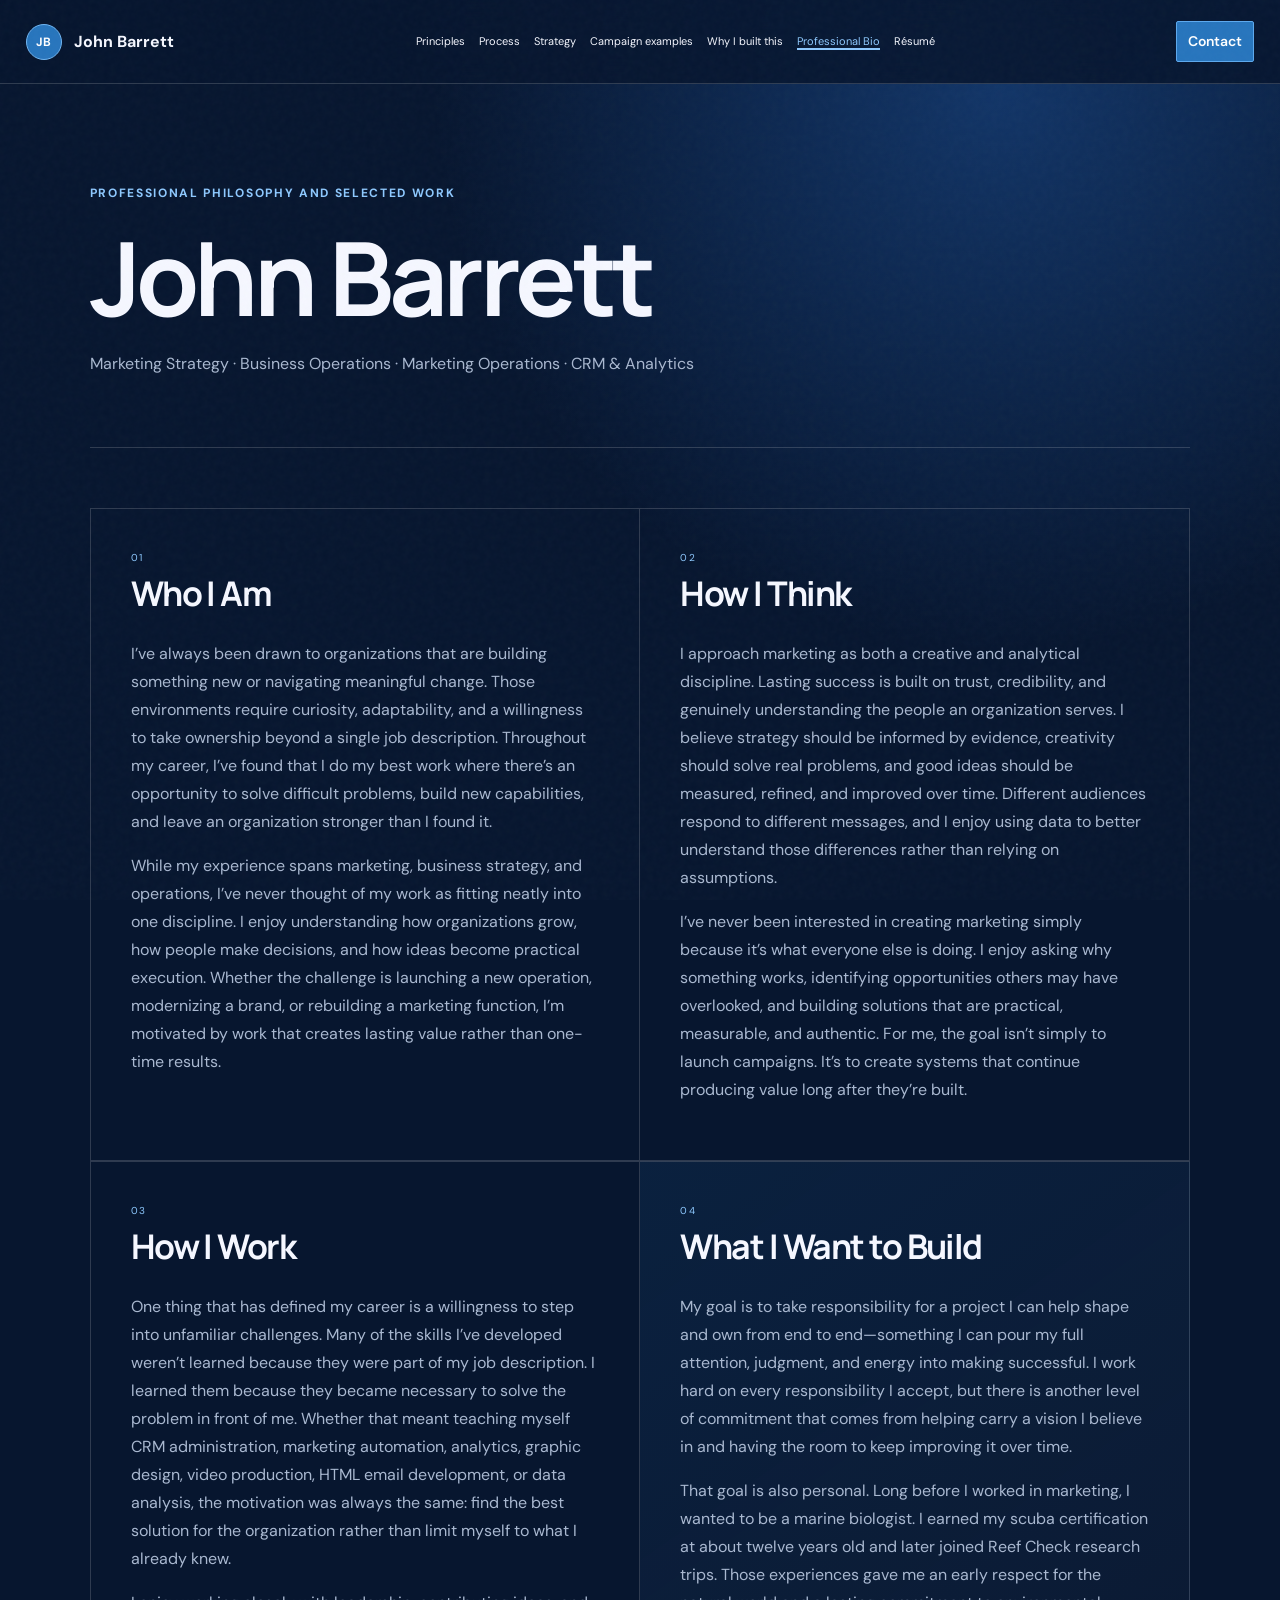
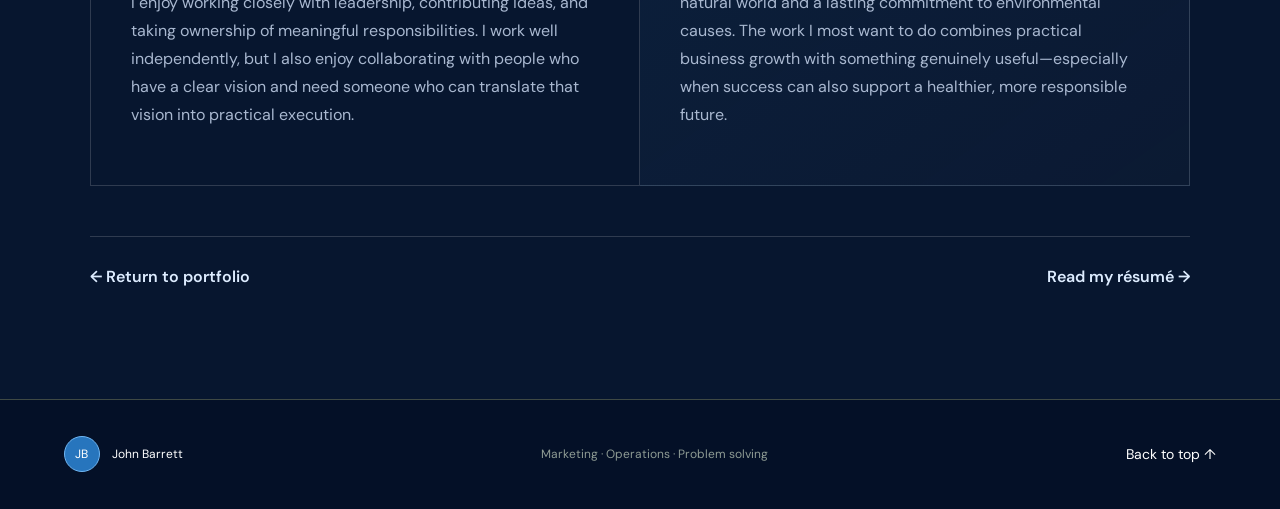
==== bio.html @ 0575393b "Refresh portfolio case studies and resume" ====
<!doctype html>
<html lang="en">
<head>
  <meta charset="utf-8" />
  <meta name="viewport" content="width=device-width, initial-scale=1" />
  <meta name="description" content="Professional bio for John Barrett, a marketing strategist and business operations professional." />
  <title>John Barrett — Professional Bio</title>
  <link rel="preconnect" href="https://fonts.googleapis.com" />
  <link rel="preconnect" href="https://fonts.gstatic.com" crossorigin />
  <link href="https://fonts.googleapis.com/css2?family=DM+Sans:wght@400;500;600;700&family=Manrope:wght@500;600;700&display=swap" rel="stylesheet" />
  <link rel="stylesheet" href="styles.css" />
</head>
<body class="document-page" id="top">
  <div class="noise" aria-hidden="true"></div>
  <header class="site-header">
    <a class="brand" href="index.html" aria-label="Portfolio home"><span class="brand-mark">JB</span><span>John Barrett</span></a>
    <nav aria-label="Primary navigation">
      <a href="index.html#principles">Principles</a>
      <a href="index.html#process">Process</a>
      <a href="index.html#strategy">Strategy</a>
      <a href="index.html#campaigns">Campaign examples</a>
      <a href="index.html#about">Why I built this</a>
      <a class="nav-current" href="bio.html" aria-current="page">Professional Bio</a>
      <a href="resume.html">Résumé</a>
    </nav>
    <a class="button button-small" href="index.html#contact">Contact</a>
  </header>

  <main class="bio-main">
    <header class="document-hero">
      <p class="eyebrow">Professional philosophy and selected work</p>
      <h1>John Barrett</h1>
      <p>Marketing Strategy · Business Operations · Marketing Operations · CRM &amp; Analytics</p>
    </header>

    <article class="bio-document">
      <section>
        <p class="bio-number">01</p>
        <h2>Who I Am</h2>
        <p>I’ve always been drawn to organizations that are building something new or navigating meaningful change. Those environments require curiosity, adaptability, and a willingness to take ownership beyond a single job description. Throughout my career, I’ve found that I do my best work where there’s an opportunity to solve difficult problems, build new capabilities, and leave an organization stronger than I found it.</p>
        <p>While my experience spans marketing, business strategy, and operations, I’ve never thought of my work as fitting neatly into one discipline. I enjoy understanding how organizations grow, how people make decisions, and how ideas become practical execution. Whether the challenge is launching a new operation, modernizing a brand, or rebuilding a marketing function, I’m motivated by work that creates lasting value rather than one-time results.</p>
      </section>

      <section>
        <p class="bio-number">02</p>
        <h2>How I Think</h2>
        <p>I approach marketing as both a creative and analytical discipline. Lasting success is built on trust, credibility, and genuinely understanding the people an organization serves. I believe strategy should be informed by evidence, creativity should solve real problems, and good ideas should be measured, refined, and improved over time. Different audiences respond to different messages, and I enjoy using data to better understand those differences rather than relying on assumptions.</p>
        <p>I’ve never been interested in creating marketing simply because it’s what everyone else is doing. I enjoy asking why something works, identifying opportunities others may have overlooked, and building solutions that are practical, measurable, and authentic. For me, the goal isn’t simply to launch campaigns. It’s to create systems that continue producing value long after they’re built.</p>
      </section>

      <section class="bio-work">
        <p class="bio-number">03</p>
        <h2>How I Work</h2>
        <p>One thing that has defined my career is a willingness to step into unfamiliar challenges. Many of the skills I’ve developed weren’t learned because they were part of my job description. I learned them because they became necessary to solve the problem in front of me. Whether that meant teaching myself CRM administration, marketing automation, analytics, graphic design, video production, HTML email development, or data analysis, the motivation was always the same: find the best solution for the organization rather than limit myself to what I already knew.</p>
        <p>I enjoy working closely with leadership, contributing ideas, and taking ownership of meaningful responsibilities. I work well independently, but I also enjoy collaborating with people who have a clear vision and need someone who can translate that vision into practical execution.</p>
      </section>

      <section class="bio-goals">
        <p class="bio-number">04</p>
        <h2>What I Want to Build</h2>
        <p>My goal is to take responsibility for a project I can help shape and own from end to end—something I can pour my full attention, judgment, and energy into making successful. I work hard on every responsibility I accept, but there is another level of commitment that comes from helping carry a vision I believe in and having the room to keep improving it over time.</p>
        <p>That goal is also personal. Long before I worked in marketing, I wanted to be a marine biologist. I earned my scuba certification at about twelve years old and later joined Reef Check research trips. Those experiences gave me an early respect for the natural world and a lasting commitment to environmental causes. The work I most want to do combines practical business growth with something genuinely useful—especially when success can also support a healthier, more responsible future.</p>
      </section>
    </article>

    <nav class="document-next" aria-label="Continue exploring">
      <a href="index.html">← Return to portfolio</a>
      <a href="resume.html">Read my résumé →</a>
    </nav>
  </main>

  <footer><div><span class="brand-mark">JB</span><span>John Barrett</span></div><p>Marketing · Operations · Problem solving</p><a href="#top">Back to top ↑</a></footer>
</body>
</html>
---- styles.css ----
:root{--ink:#f5f7ff;--paper:#07162f;--white:#0b2042;--lime:#75b8ff;--teal:#8ec9ff;--muted:#a9b8d0;--line:rgba(255,255,255,.16);--display:"Manrope",sans-serif;--body:"DM Sans",sans-serif}
*{box-sizing:border-box}html{scroll-behavior:smooth}body{margin:0;background:var(--paper);color:var(--ink);font-family:var(--body);line-height:1.5}.noise{position:fixed;inset:0;pointer-events:none;z-index:10;opacity:.035;background-image:url("data:image/svg+xml,%3Csvg viewBox='0 0 180 180' xmlns='http://www.w3.org/2000/svg'%3E%3Cfilter id='n'%3E%3CfeTurbulence type='fractalNoise' baseFrequency='.8' numOctaves='3' stitchTiles='stitch'/%3E%3C/filter%3E%3Crect width='100%25' height='100%25' filter='url(%23n)' opacity='.8'/%3E%3C/svg%3E")}.site-header{height:84px;display:flex;align-items:center;justify-content:space-between;padding:0 4.5vw;border-bottom:1px solid var(--line);position:relative;z-index:5}.brand,.site-header nav,.site-header nav a{display:flex;align-items:center}.brand{gap:12px;text-decoration:none;color:var(--ink);font-weight:700}.brand-mark{width:36px;height:36px;border-radius:50%;display:inline-grid;place-items:center;background:var(--ink);color:var(--lime);font-size:12px;letter-spacing:.04em}.site-header nav{gap:34px}.site-header nav a,.text-link,footer a{color:var(--ink);text-decoration:none;font-size:14px}.site-header nav a:hover,.text-link:hover{opacity:.55}.section{padding:110px 7vw}.hero{min-height:calc(100vh - 84px);display:grid;grid-template-columns:1.25fr .75fr;align-items:center;gap:8vw;overflow:hidden}.eyebrow{text-transform:uppercase;letter-spacing:.14em;font-size:12px;font-weight:700;margin:0 0 22px;color:var(--teal)}h1,h2,h3,p{margin-top:0}h1,h2,h3{font-family:var(--display);letter-spacing:-.045em;line-height:1.05}h1{font-size:clamp(54px,6.4vw,104px);max-width:1050px;margin-bottom:32px}h1 em{font-style:normal;color:var(--teal);position:relative}h1 em:after{content:"";position:absolute;left:0;right:0;bottom:-5px;height:8px;background:var(--lime);z-index:-1;transform:rotate(-1deg)}h2{font-size:clamp(38px,4.4vw,66px);margin-bottom:25px}.hero-lede{font-size:19px;max-width:760px;color:#4b5650;line-height:1.65}.hero-actions{display:flex;align-items:center;gap:28px;margin-top:42px}.button{background:var(--ink);color:#fff;text-decoration:none;display:inline-flex;align-items:center;gap:32px;padding:17px 22px;border-radius:2px;font-weight:600;font-size:14px;transition:transform .2s,background .2s}.button:hover{transform:translateY(-2px);background:var(--teal)}.button-small{padding:12px 16px;gap:12px}.signal-card{background:var(--ink);color:#fff;padding:28px;min-height:480px;display:flex;flex-direction:column;justify-content:space-between;box-shadow:22px 22px 0 var(--lime)}.signal-top{display:flex;justify-content:space-between;font-size:10px;letter-spacing:.09em;text-transform:uppercase;color:#aeb8b2}.live-dot:before{content:"";display:inline-block;width:7px;height:7px;border-radius:50%;background:var(--lime);margin-right:8px;box-shadow:0 0 12px var(--lime)}.system-preview{display:flex;align-items:center;justify-content:center;gap:10px;font-size:12px}.preview-node{border:1px solid #59635e;padding:14px 11px;text-align:center}.preview-node.highlight{background:var(--lime);color:var(--ink);border-color:var(--lime)}.signal-grid{display:grid;grid-template-columns:1fr 1fr;border-top:1px solid #46504b;border-left:1px solid #46504b}.signal-grid div{padding:20px;border-right:1px solid #46504b;border-bottom:1px solid #46504b}.signal-grid strong,.signal-grid span{display:block}.signal-grid strong{color:var(--lime);font-size:12px;margin-bottom:8px}.signal-grid span{font-size:13px}.proof-strip{background:var(--lime);padding:17px 4vw;display:flex;justify-content:center;align-items:center;gap:22px;text-transform:uppercase;font-size:11px;letter-spacing:.1em;font-weight:700;white-space:nowrap;overflow:hidden}.proof-strip i{width:4px;height:4px;background:var(--ink);border-radius:50%}.intro,.capabilities,.about{display:grid;grid-template-columns:220px 1fr;gap:6vw}.section-label{text-transform:uppercase;font-size:11px;letter-spacing:.13em;font-weight:700}.section-label span{color:var(--teal);margin-right:10px}.intro{padding-bottom:70px}.intro h2,.cap-content>h2{max-width:900px}.section-intro{max-width:700px;color:var(--muted);font-size:18px;line-height:1.65}.case-study{padding-top:70px}.petrosoft{background:var(--white)}.case-head{display:grid;grid-template-columns:1.4fr .6fr;gap:10vw;border-top:1px solid var(--ink);padding-top:26px}.case-kicker{font-size:12px;text-transform:uppercase;letter-spacing:.12em;color:var(--teal);font-weight:700}.case-head h2{max-width:880px}.case-meta{padding-top:40px}.case-meta p{border-bottom:1px solid var(--line);padding:12px 0;margin:0;font-size:13px}.case-meta span{display:inline-block;width:90px;color:var(--muted)}.case-narrative{display:grid;grid-template-columns:repeat(3,1fr);gap:1px;background:var(--line);margin-top:75px;border:1px solid var(--line)}.case-narrative article{background:var(--white);padding:38px}.step-number{font-size:11px;color:var(--teal);text-transform:uppercase;letter-spacing:.1em}.case-narrative h3{font-size:24px;margin:35px 0 18px}.case-narrative p,.principles p,.cap-grid p{color:var(--muted)}.architecture{margin-top:90px;background:var(--ink);color:#fff;padding:54px}.arch-header{display:flex;justify-content:space-between;gap:80px}.arch-header h3{font-size:35px}.arch-header>p{color:#aeb8b2;max-width:420px}.architecture .eyebrow{color:var(--lime)}.flow{display:grid;grid-template-columns:1fr auto 1fr auto 1.25fr auto 1fr;align-items:center;margin-top:50px}.flow-node{border:1px solid #4b5550;padding:24px;min-height:140px;display:flex;flex-direction:column}.flow-node b{color:var(--lime);font-size:11px}.flow-node strong{font-family:var(--display);font-size:18px;margin:auto 0 8px}.flow-node span{font-size:12px;color:#aeb8b2}.flow-node.featured{background:var(--lime);color:var(--ink);border-color:var(--lime)}.flow-node.featured b,.flow-node.featured span{color:var(--ink)}.flow-connector{text-align:center;color:var(--lime);padding:0 10px}.flow-connector span,.flow-connector small{display:block}.flow-connector small{font-size:8px;letter-spacing:.12em;color:#8c9891;margin-top:8px}.loop-line{height:44px;border:1px solid #4b5550;border-top:0;margin:0 7%;text-align:center;color:#8c9891;font-size:10px;letter-spacing:.1em;text-transform:uppercase;padding-top:24px}.loop-line span{background:var(--ink);padding:0 14px}.outcomes{display:grid;grid-template-columns:.65fr 1.35fr;gap:8vw;margin-top:90px}.outcomes-title h3{font-size:34px}.outcome-grid{display:grid;grid-template-columns:1fr 1fr;border-top:1px solid var(--ink);border-left:1px solid var(--line)}.outcome-grid div{padding:28px;border-right:1px solid var(--line);border-bottom:1px solid var(--line)}.outcome-grid strong,.outcome-grid span{display:block}.outcome-grid strong{font-family:var(--display);font-size:24px;color:var(--teal);margin-bottom:8px}.outcome-grid span{font-size:13px;color:var(--muted)}.metrics-note{grid-column:2;font-size:11px;color:var(--muted);margin-top:-6vw}.secondary{background:#dfe8e1}.case-head.compact{grid-template-columns:1fr .5fr}.case-summary{font-size:17px;color:#4d5b53;padding-top:42px}.urt-grid{display:grid;grid-template-columns:1fr 1fr;gap:8vw;align-items:center;margin-top:70px}.urt-visual{height:470px;position:relative;border:1px solid rgba(23,33,29,.25);background:radial-gradient(circle at center,rgba(215,255,99,.5),transparent 30%)}.orbit{position:absolute;border:1px solid var(--ink);background:#dfe8e1;padding:12px 15px;font-size:12px}.orbit.center{background:var(--ink);color:#fff;left:50%;top:50%;transform:translate(-50%,-50%);padding:28px}.o1{top:12%;left:11%}.o2{top:17%;right:9%}.o3{bottom:13%;left:10%}.o4{bottom:10%;right:12%}.urt-visual:before,.urt-visual:after{content:"";position:absolute;inset:18%;border:1px solid rgba(23,33,29,.18);border-radius:50%}.urt-visual:after{inset:32%}.principles article{display:grid;grid-template-columns:42px 1fr;padding:25px 0;border-top:1px solid rgba(23,33,29,.22)}.principles article>span{color:var(--teal);font-size:11px}.principles h3{font-size:24px;margin-bottom:8px}.principles p{margin-bottom:0}.capabilities{background:var(--ink);color:#fff}.capabilities .section-label span,.capabilities .eyebrow{color:var(--lime)}.cap-grid{display:grid;grid-template-columns:repeat(3,1fr);margin-top:65px;border-top:1px solid #46504b;border-left:1px solid #46504b}.cap-grid article{padding:32px;border-right:1px solid #46504b;border-bottom:1px solid #46504b;min-height:230px}.cap-grid article>span{color:var(--lime);font-size:11px}.cap-grid h3{font-size:24px;margin:48px 0 12px}.cap-grid p{font-size:14px;color:#aeb8b2}.about{background:var(--paper)}.about-card{max-width:900px}.about-card>p:not(.eyebrow){font-size:19px;color:#53605a;line-height:1.7;max-width:800px}.bio-status{margin-top:45px;padding:22px;border:1px solid var(--line);display:grid;grid-template-columns:12px 160px 1fr;gap:14px;align-items:center}.bio-status>span{width:9px;height:9px;border-radius:50%;background:#e6a33e}.bio-status strong{font-size:13px}.bio-status p{font-size:12px;color:var(--muted);margin:0}.contact{text-align:center;background:var(--teal);color:#fff;padding-top:120px;padding-bottom:120px}.contact .eyebrow{color:var(--lime)}.contact h2{max-width:880px;margin:0 auto 20px}.contact>p:not(.eyebrow){color:#bed0ca;font-size:18px}.button-light{background:var(--lime);color:var(--ink);margin-top:24px}.contact small{display:block;color:#90aaa2;margin-top:13px}footer{height:110px;padding:0 5vw;display:flex;align-items:center;justify-content:space-between;background:var(--ink);color:#fff;border-top:1px solid #3f4944;font-size:12px}footer>div{display:flex;align-items:center;gap:12px}footer p{margin:0;color:#8e9b94}footer a{color:#fff}.reveal{opacity:0;transform:translateY(24px);transition:opacity .7s ease,transform .7s ease}.reveal.visible{opacity:1;transform:none}
@media(max-width:900px){.site-header nav{display:none}.hero{grid-template-columns:1fr;padding-top:70px}.signal-card{min-height:400px}.intro,.capabilities,.about{grid-template-columns:1fr}.section-label{margin-bottom:30px}.case-head,.case-head.compact,.outcomes,.urt-grid{grid-template-columns:1fr}.case-narrative{grid-template-columns:1fr}.arch-header{display:block}.flow{grid-template-columns:1fr}.flow-connector{padding:12px}.flow-connector span{transform:rotate(90deg)}.flow-connector small{display:none}.loop-line{display:none}.outcomes .metrics-note{grid-column:1;margin-top:0}.cap-grid{grid-template-columns:1fr 1fr}}
@media(max-width:600px){.site-header{height:70px;padding:0 20px}.site-header>.button{display:none}.section{padding:78px 22px}.hero{min-height:auto}.hero-actions{align-items:flex-start;flex-direction:column}.signal-card{box-shadow:10px 10px 0 var(--lime);padding:20px}.system-preview{flex-direction:column}.proof-strip{justify-content:flex-start}.case-study{padding-top:50px}.architecture{padding:28px 20px;margin-top:60px}.outcome-grid,.cap-grid{grid-template-columns:1fr}.urt-visual{height:380px}.bio-status{grid-template-columns:12px 1fr}.bio-status p{grid-column:2}.contact{padding:90px 22px}footer{height:auto;padding:35px 22px;gap:25px;align-items:flex-start;flex-direction:column}footer p{display:none}}
@media(prefers-reduced-motion:reduce){html{scroll-behavior:auto}.reveal{opacity:1;transform:none;transition:none}}

/* Dark-blue portfolio theme */
body{background:radial-gradient(circle at 80% 8%,#123568 0,transparent 28%),var(--paper)}
.site-header{background:rgba(7,22,47,.88);backdrop-filter:blur(14px);position:sticky;top:0}
.brand-mark{background:#2775bd;color:#fff;border:1px solid #70b6f3}
.button{background:#2775bd;color:#fff;border:1px solid #5da9ee}
.button:hover{background:#398bd3;color:#fff}
.text-link{color:#eaf4ff}
.hero-lede,.section-intro,.case-narrative p,.principles p,.cap-grid p,.about-card>p:not(.eyebrow),.case-summary{color:var(--muted)}
.signal-card,.architecture,.capabilities,footer{background:#041027}
.signal-card{box-shadow:22px 22px 0 #2b6fb2}
.preview-node.highlight,.button-light{background:#8ec9ff;color:#06142d;border-color:#b8ddff}
.button-light:hover{background:#b8ddff;color:#06142d}
.flow-node.featured{background:#2775bd;color:#fff;border-color:#70b6f3}
.flow-node.featured b,.flow-node.featured span{color:#fff}
.proof-strip{background:#0d2c56;color:#dceaff;border-block:1px solid rgba(255,255,255,.14)}
.proof-strip i{background:var(--lime)}
.petrosoft{background:#0a1d3b}
.case-narrative article{background:#0a1d3b}
.secondary{background:#0d2850}
.orbit{background:#0d2850}.orbit.center{background:#f5f7ff;color:#07162f}
.urt-visual{background:radial-gradient(circle at center,rgba(117,184,255,.22),transparent 32%)}
.contact{background:#102f5c}
.outcome-grid strong{color:#8ec9ff}
.bio-status{background:rgba(255,255,255,.035)}

.work-samples{margin-top:100px;border-top:1px solid var(--line);padding-top:48px}
.work-samples-head{display:grid;grid-template-columns:1fr .65fr;gap:8vw;align-items:end;margin-bottom:42px}
.work-samples-head h3{font-size:36px;max-width:760px}
.work-samples-head>p{color:var(--muted);max-width:500px}
.sample-grid{display:grid;grid-template-columns:repeat(6,1fr);gap:18px}
.sample-grid article{grid-column:span 2;border:1px solid var(--line);padding:18px;background:rgba(255,255,255,.025)}
.sample-grid article:nth-child(4){grid-column:2/span 2}.sample-grid article:nth-child(5){grid-column:4/span 2}
.sample-grid-additional{margin-top:18px;grid-template-columns:repeat(2,1fr)}.sample-grid-additional article,.sample-grid-additional article:nth-child(4),.sample-grid-additional article:nth-child(5){grid-column:auto}
.sample-grid-additional .dq-sample{grid-column:1/-1!important;display:grid;grid-template-columns:minmax(300px,.72fr) 1fr;grid-template-rows:auto auto 1fr;column-gap:38px;align-items:start}.dq-sample .sample-image{grid-row:1/4;height:410px;margin:0}.dq-sample>p{align-self:end;margin-top:26px}.dq-sample>h3{align-self:start}.dq-sample>span{max-width:620px;font-size:15px;line-height:1.7}
.sample-placeholder{aspect-ratio:4/3;display:flex;flex-direction:column;align-items:center;justify-content:center;background:linear-gradient(135deg,#102d56,#07162f);border:1px dashed rgba(142,201,255,.45);margin-bottom:22px;color:#cfe6ff}
.sample-image{height:330px;display:block;overflow:hidden;background:#07162f;border:1px solid rgba(142,201,255,.35);border-radius:18px;margin-bottom:22px;position:relative}
.sample-image:after{content:"View full email ↗";position:absolute;right:10px;bottom:10px;padding:7px 10px;background:rgba(4,16,39,.92);color:#fff;font-size:10px;letter-spacing:.08em;text-transform:uppercase}
.sample-image img{width:100%;height:100%;display:block;object-fit:cover;object-position:top;transform:scale(1.045);transition:transform .35s ease}
.sample-image:hover img{transform:scale(1.07)}
.sample-placeholder span{font-family:var(--display);font-size:18px}.sample-placeholder small{margin-top:5px;color:#7895b9}
.sample-grid article>p{font-size:10px;letter-spacing:.12em;text-transform:uppercase;color:var(--teal);font-weight:700;margin-bottom:9px}
.sample-grid article>h3{font-size:22px;margin-bottom:10px}.sample-grid article>span{font-size:13px;color:var(--muted)}

@media(max-width:900px){.work-samples-head{grid-template-columns:1fr}.sample-grid{grid-template-columns:1fr 1fr}.sample-grid article,.sample-grid article:nth-child(4),.sample-grid article:nth-child(5){grid-column:auto}}
@media(max-width:600px){.signal-card{box-shadow:10px 10px 0 #2b6fb2}.sample-grid{grid-template-columns:1fr}}

/* Simplified portfolio narrative */
.signal-card blockquote{font-family:var(--display);font-size:clamp(28px,2.6vw,44px);line-height:1.15;letter-spacing:-.045em;margin:45px 0;color:#f5f7ff}
.principles-section{padding-top:0;background:#0a1d3b}
.principles-grid{display:grid;grid-template-columns:repeat(3,1fr);border-top:1px solid var(--line);border-left:1px solid var(--line)}
.principles-grid article{padding:38px;min-height:300px;border-right:1px solid var(--line);border-bottom:1px solid var(--line);background:rgba(255,255,255,.018)}
.principles-grid article>span{font-size:11px;color:var(--teal);font-weight:700}
.principles-grid h3{font-size:25px;margin:60px 0 16px;max-width:310px}
.principles-grid p{color:var(--muted);margin:0}

.process-section{background:#041027}
.process-head{display:grid;grid-template-columns:1fr .55fr;gap:8vw;align-items:end}
.process-head>p{color:var(--muted);font-size:17px}
.process-flow{display:grid;grid-template-columns:1fr auto 1fr auto 1fr auto 1fr auto 1fr;align-items:stretch;margin-top:60px}
.process-flow article{border:1px solid #365073;padding:25px 20px;min-height:230px}
.process-flow article:nth-of-type(4){background:#2775bd;border-color:#70b6f3}
.process-flow>b,.process-flow article b{color:var(--teal);font-size:11px}
.process-flow article:nth-of-type(4) b{color:#fff}
.process-flow h3{font-size:20px;margin:60px 0 12px}
.process-flow p{font-size:13px;color:var(--muted);margin:0}
.process-flow article:nth-of-type(4) p{color:#e8f4ff}
.process-flow>span{display:grid;place-items:center;color:var(--teal);padding:0 8px}
.feedback-loop{margin:0 5%;height:58px;border:1px solid #365073;border-top:0;text-align:center;padding-top:35px;text-transform:uppercase;letter-spacing:.1em;font-size:9px;color:#89a1bf}

.audience-block,.story-block,.work-samples{margin-top:100px;padding-top:55px;border-top:1px solid var(--line)}
.audience-block{display:grid;grid-template-columns:.55fr 1.45fr;gap:7vw}
.audience-intro h3,.story-title h3{font-size:36px}.audience-intro>p:last-child{color:var(--muted)}
.audience-compare{display:grid;grid-template-columns:1fr 1fr;border-top:1px solid var(--line);border-left:1px solid var(--line)}
.audience-compare article{padding:32px;border-right:1px solid var(--line);border-bottom:1px solid var(--line)}
.audience-compare article>span,.story-grid article>span,.before-after article>span{font-size:10px;text-transform:uppercase;letter-spacing:.1em;color:var(--teal);font-weight:700}
.audience-compare h3{font-size:24px;margin:38px 0 14px}.audience-compare p,.audience-compare li{color:var(--muted)}
.audience-compare ul{padding-left:18px;margin-bottom:0}.audience-compare li{margin:7px 0;font-size:13px}

.story-block{display:grid;grid-template-columns:.55fr 1.45fr;gap:7vw}
.story-grid{display:grid;grid-template-columns:1fr 1fr;border-top:1px solid var(--line);border-left:1px solid var(--line)}
.story-grid article{padding:27px;border-right:1px solid var(--line);border-bottom:1px solid var(--line)}
.story-grid p{color:var(--muted);margin:28px 0 0}
.result-comparison{grid-column:2;display:grid;grid-template-columns:1fr auto 1fr;align-items:center;margin-top:38px}
.result-comparison>div:not(.result-arrow){padding:30px;border:1px solid var(--line);display:grid;grid-template-columns:1fr 1fr;align-items:end;gap:8px 20px}
.result-comparison small{grid-column:1/-1;text-transform:uppercase;letter-spacing:.1em;color:var(--muted)}
.result-comparison strong{font-family:var(--display);font-size:34px;color:var(--teal)}
.result-comparison span{font-size:12px;color:var(--muted)}
.result-comparison .result-after{background:#2775bd}.result-comparison .result-after strong,.result-comparison .result-after span,.result-comparison .result-after small{color:#fff}
.result-arrow{padding:14px;color:var(--teal)}
.result-note{grid-column:2;color:var(--muted);font-size:13px;line-height:1.65;margin-top:18px}
.sample-grid-three article:nth-child(4),.sample-grid-three article:nth-child(5){display:none}

.unirem-story{display:block;margin-top:70px}
.before-after{display:grid;grid-template-columns:1fr auto 1fr;align-items:stretch}
.before-after article{border:1px solid var(--line);padding:32px}
.before-after h3{font-size:26px;margin:55px 0 18px}.before-after p,.unirem-outcome>p:not(.eyebrow){color:var(--muted)}
.transform-arrow{display:grid;place-items:center;padding:15px;color:var(--teal)}
.unirem-outcome{margin-top:42px;padding:38px;border:1px solid var(--line);background:rgba(255,255,255,.018)}.unirem-outcome h3{font-size:30px;max-width:860px}.unirem-outcome>p:not(.eyebrow){max-width:900px}
.media-placeholder{margin-top:30px;height:140px;display:grid;place-items:center;border:1px dashed rgba(142,201,255,.45);background:#07162f;color:#7895b9;text-transform:uppercase;letter-spacing:.1em;font-size:10px}
.video-embed{position:relative;aspect-ratio:16/9;margin-top:30px;overflow:hidden;border-radius:16px;border:1px solid rgba(142,201,255,.35);background:#07162f}
.video-embed iframe{position:absolute;inset:0;width:100%;height:100%;border:0}
.video-link{display:inline-block;margin-top:12px;color:#b8ddff;text-decoration:none;font-size:12px}
.video-link:hover{color:#fff}
.video-comparison{display:grid;grid-template-columns:1fr auto 1fr;gap:22px;align-items:center;margin-top:34px}.video-comparison article{min-width:0}.video-comparison .video-embed{margin-top:14px}.video-label span,.video-label strong{display:block}.video-label span{color:#8ec9ff;font-size:9px;text-transform:uppercase;letter-spacing:.1em}.video-label strong{font-family:var(--display);font-size:19px;margin-top:7px}.edited-video .video-embed{border-color:#75b8ff;box-shadow:0 22px 55px rgba(1,9,24,.35)}.video-transition{display:flex;flex-direction:column;align-items:center;gap:8px;color:#8ec9ff}.video-transition span{font-size:8px;text-transform:uppercase;letter-spacing:.1em}.video-transition b{font-size:24px}
.brochure-renewal{margin-top:100px;padding-top:55px;border-top:1px solid var(--line)}.brochure-head{display:grid;grid-template-columns:1fr .65fr;gap:8vw;align-items:end;margin-bottom:40px}.brochure-head h3{font-size:38px;max-width:760px}.brochure-head>p{color:var(--muted);font-size:15px}.brochure-comparison{display:grid;grid-template-columns:.72fr auto 1.28fr;gap:22px;align-items:stretch}.brochure-source,.brochure-finished{padding:18px;border:1px solid var(--line);background:#071932}.brochure-stage{min-height:76px;padding-bottom:16px}.brochure-stage span,.brochure-stage strong{display:block}.brochure-stage span{color:#8ec9ff;text-transform:uppercase;letter-spacing:.1em;font-size:9px}.brochure-stage strong{font-family:var(--display);font-size:18px;margin-top:8px}.brochure-source>button,.brochure-pages button{position:relative;padding:0;border:0;overflow:hidden;background:#041027;cursor:pointer}.brochure-source>button{width:100%;height:215px;display:block;margin-top:12px}.brochure-source img,.brochure-pages img{width:100%;height:100%;display:block;object-fit:cover;transition:transform .35s,filter .35s}.brochure-source img{filter:saturate(.7);object-position:center}.brochure-source button:hover img,.brochure-pages button:hover img{transform:scale(1.04);filter:saturate(1)}.brochure-source button>span,.brochure-pages button>span{position:absolute;left:9px;right:9px;bottom:9px;padding:8px;border-radius:6px;background:rgba(4,16,39,.9);color:#fff;text-transform:uppercase;letter-spacing:.08em;font-size:8px}.brochure-arrow{display:flex;flex-direction:column;justify-content:center;align-items:center;gap:8px;color:#8ec9ff}.brochure-arrow span{font-size:8px;letter-spacing:.1em;text-transform:uppercase}.brochure-arrow b{font-size:24px}.brochure-pages{display:grid;grid-template-columns:repeat(4,1fr);gap:10px}.brochure-pages button{height:442px}.brochure-pages img{object-position:top}.brochure-decisions{display:grid;grid-template-columns:repeat(4,1fr);margin-top:22px;border-top:1px solid var(--line);border-left:1px solid var(--line)}.brochure-decisions article{min-height:240px;padding:26px;border-right:1px solid var(--line);border-bottom:1px solid var(--line);background:rgba(255,255,255,.018)}.brochure-decisions article>span{font-size:10px;color:#8ec9ff}.brochure-decisions strong{display:block;font-family:var(--display);font-size:18px;margin:35px 0 12px}.brochure-decisions p{color:var(--muted);font-size:11px;margin:0}

.ecosystem-block{margin-top:100px;padding-top:55px;border-top:1px solid var(--line)}
.ecosystem-head{display:grid;grid-template-columns:1fr .6fr;gap:8vw;align-items:end;margin-bottom:45px}
.ecosystem-head h3{font-size:38px;max-width:780px}.ecosystem-head>p{color:var(--muted);font-size:16px}
.ecosystem-grid{display:grid;grid-template-columns:repeat(2,1fr);border-top:1px solid var(--line);border-left:1px solid var(--line)}
.ecosystem-grid article{padding:34px;border-right:1px solid var(--line);border-bottom:1px solid var(--line);display:flex;flex-direction:column}
.ecosystem-grid article>span{font-size:10px;letter-spacing:.1em;text-transform:uppercase;color:var(--teal);font-weight:700}
.ecosystem-grid h3{font-size:25px;margin:48px 0 15px}.ecosystem-grid p,.ecosystem-grid li{color:var(--muted)}
.ecosystem-grid ul{padding-left:18px;margin:18px 0 30px}.ecosystem-grid li{font-size:13px;margin:8px 0}
.lane-examples{margin-top:auto;padding-top:18px;border-top:1px solid var(--line);font-size:11px;color:#bdd8f7}
.ecosystem-loop{text-align:center;padding:22px;border:1px solid var(--line);border-top:0;color:var(--muted);font-size:13px}.ecosystem-loop span{color:#fff;font-weight:600}
.trade-show-flow{display:grid;grid-template-columns:.9fr 1.1fr;gap:6vw;margin-top:55px;padding:40px;border:1px solid var(--line);background:#07162f}.trade-show-copy h3{font-size:29px;margin:8px 0 18px}.trade-show-copy>p:not(.eyebrow){color:var(--muted);font-size:14px}.trade-show-flow ol{list-style:none;padding:0;margin:0}.trade-show-flow li{display:grid;grid-template-columns:44px 1fr;align-items:center;gap:14px;padding:17px 0;border-top:1px solid var(--line)}.trade-show-flow li:last-child{border-bottom:1px solid var(--line)}.trade-show-flow li span{display:grid;place-items:center;width:34px;height:34px;border:1px solid #5285b8;border-radius:50%;color:#8ec9ff;font-size:10px}.trade-show-flow li strong{font-family:var(--display);font-size:15px;font-weight:600}

.ai-roadmap{grid-column:2;display:grid;grid-template-columns:.8fr 1.2fr;gap:4vw;margin-top:42px;padding:36px;border:1px solid var(--line);background:#07162f}
.ai-roadmap h3{font-size:27px}.ai-roadmap p{color:var(--muted)}
.ai-roadmap ol{list-style:none;padding:0;margin:0;counter-reset:roadmap}
.ai-roadmap li{display:grid;grid-template-columns:145px 1fr;gap:18px;padding:17px 0;border-top:1px solid var(--line)}
.ai-roadmap li strong{color:#b8ddff;font-size:12px}.ai-roadmap li span{color:var(--muted);font-size:13px}

button.sample-image{width:100%;padding:0;text-align:inherit;font:inherit;color:inherit;cursor:pointer}
.sample-image:after{display:none}
.sample-role{position:absolute;inset:auto 12px 12px 12px;padding:13px 14px;background:rgba(4,16,39,.94);border:1px solid rgba(142,201,255,.35);border-radius:10px;color:#fff;font-family:var(--display);font-size:15px;line-height:1.2;transform:translateY(calc(100% + 18px));transition:transform .3s ease}
.sample-role small{display:block;margin-top:7px;color:#bdd0e8;font-family:var(--body);font-size:11px;line-height:1.35}
.sample-image:hover .sample-role,.sample-image:focus-visible .sample-role{transform:translateY(0)}
.work-dialog{width:min(900px,92vw);height:min(88vh,1000px);padding:0;border:1px solid #45698f;border-radius:18px;background:#07162f;color:#fff;box-shadow:0 30px 100px rgba(0,0,0,.65)}
.work-dialog::backdrop{background:rgba(1,8,20,.82);backdrop-filter:blur(6px)}
.dialog-bar{height:58px;display:flex;align-items:center;justify-content:space-between;padding:0 18px;border-bottom:1px solid var(--line);position:sticky;top:0;background:#07162f;z-index:2}
.dialog-bar strong{font-family:var(--display);font-size:14px}.dialog-bar button{border:1px solid #45698f;background:#102f5c;color:#fff;padding:8px 12px;border-radius:6px;cursor:pointer}

/* Clearer page path and purposeful interaction */
.page-path{justify-content:space-between;padding:0 7vw;text-transform:none;letter-spacing:0}
.page-path a{min-height:68px;display:flex;align-items:center;gap:11px;color:#dceaff;text-decoration:none;position:relative;transition:color .2s ease,transform .2s ease}
.page-path a:after{content:"";position:absolute;left:0;right:100%;bottom:-1px;height:3px;background:#8ec9ff;transition:right .25s ease}
.page-path a:hover{color:#fff;transform:translateY(-2px)}.page-path a:hover:after{right:0}.page-path small{color:#8ec9ff;font-size:9px}.page-path span{font-size:11px;text-transform:uppercase;letter-spacing:.1em}
.site-header nav a{position:relative}.site-header nav a:after{content:"";position:absolute;left:0;right:100%;bottom:-10px;height:2px;background:#8ec9ff;transition:right .2s}.site-header nav a.active{color:#8ec9ff}.site-header nav a.active:after{right:0}
.principles-grid article,.ecosystem-grid article,.story-grid article,.audience-compare article,.sample-grid article{transition:transform .25s ease,border-color .25s ease,background .25s ease,box-shadow .25s ease}
.principles-grid article:hover,.ecosystem-grid article:hover,.story-grid article:hover,.audience-compare article:hover{transform:translateY(-5px);border-color:rgba(142,201,255,.55);background:rgba(39,117,189,.1);box-shadow:0 18px 45px rgba(1,9,24,.2);z-index:1}
.principles-grid article{min-height:220px}.principles-grid h3{margin-top:38px}.principles-grid article p{max-height:0;opacity:0;overflow:hidden;transform:translateY(8px);transition:max-height .35s ease,opacity .25s ease,transform .3s ease}.principles-grid article:hover p,.principles-grid article:focus p,.principles-grid article:focus-within p{max-height:180px;opacity:1;transform:none}.principles-grid article:focus-visible,.ecosystem-grid article:focus-visible{outline:2px solid #8ec9ff;outline-offset:-3px}
.ecosystem-grid h3{margin-top:30px}.ecosystem-grid article ul{max-height:0;opacity:0;overflow:hidden;margin-top:0;margin-bottom:0;transition:max-height .4s ease,opacity .25s ease,margin .3s ease}.ecosystem-grid article:hover ul,.ecosystem-grid article:focus ul,.ecosystem-grid article:focus-within ul{max-height:240px;opacity:1;margin-top:18px;margin-bottom:30px}
.sample-grid article:hover{transform:translateY(-7px);border-color:rgba(142,201,255,.55);box-shadow:0 22px 55px rgba(1,9,24,.35)}
.interactive-surface{--mouse-x:50%;--mouse-y:50%;position:relative;isolation:isolate;overflow:hidden}.interactive-surface:before{content:"";position:absolute;inset:0;z-index:-1;pointer-events:none;background:radial-gradient(500px circle at var(--mouse-x) var(--mouse-y),rgba(72,151,225,.17),transparent 50%);opacity:.35;transition:opacity .25s}.interactive-surface:hover:before{opacity:1}
.motion-study{display:grid;grid-template-columns:.75fr 1.25fr;gap:5vw;margin-top:55px;padding:42px;border:1px solid var(--line);background:#061630}
.motion-copy h3{font-size:34px;margin:8px 0 20px}.motion-copy p{color:var(--muted);font-size:14px}.motion-copy strong{color:#fff}.motion-prompt{display:inline-block;margin-top:16px;padding:9px 12px;border:1px solid #45698f;border-radius:999px;color:#b8ddff;font-size:10px;text-transform:uppercase;letter-spacing:.09em}
.motion-compare{height:460px;display:grid;grid-template-columns:1fr .52fr;gap:14px;align-items:stretch;transition:grid-template-columns .5s cubic-bezier(.2,.8,.2,1)}.motion-study:hover .motion-compare{grid-template-columns:.62fr 1fr}
.motion-compare figure{margin:0;position:relative;overflow:hidden;border:1px solid rgba(142,201,255,.35);border-radius:16px;background:#07162f}.motion-compare img{width:100%;height:100%;display:block;object-fit:cover;object-position:top;transition:transform .5s ease,filter .5s ease}.static-example img{filter:saturate(.75)}.motion-study:hover .static-example img{filter:saturate(.45) brightness(.68);transform:scale(1.025)}.animated-example img{object-position:center;transform:scale(1.02)}.motion-study:hover .animated-example img{transform:scale(1.06)}
.motion-compare figcaption{position:absolute;left:12px;bottom:12px;padding:8px 10px;border-radius:7px;background:rgba(4,16,39,.92);color:#fff;font-size:10px;text-transform:uppercase;letter-spacing:.08em}
.dialog-scroll{height:calc(100% - 58px);overflow:auto;padding:20px;background:#041027;text-align:center}
.dialog-scroll img{display:block;width:min(760px,100%);height:auto;margin:0 auto;border-radius:16px}

@media(max-width:1000px){.principles-grid{grid-template-columns:1fr 1fr}.process-flow{grid-template-columns:1fr}.process-flow>span{padding:12px;transform:rotate(90deg)}.feedback-loop{display:none}.audience-block,.story-block{grid-template-columns:1fr}.result-comparison,.result-note,.ai-roadmap{grid-column:1}.process-head,.ecosystem-head,.brochure-head{grid-template-columns:1fr}.ecosystem-grid{grid-template-columns:1fr}.ai-roadmap,.trade-show-flow,.motion-study{grid-template-columns:1fr}.motion-compare{height:390px}.brochure-comparison{grid-template-columns:1fr}.brochure-arrow{flex-direction:row}.brochure-arrow b{transform:rotate(90deg)}.brochure-decisions{grid-template-columns:1fr 1fr}}
@media(max-width:700px){.principles-grid,.audience-compare,.story-grid{grid-template-columns:1fr}.principles-grid article{min-height:auto}.principles-grid h3{margin-top:35px}.principles-grid article p{max-height:none;opacity:1;transform:none}.ecosystem-grid article ul{max-height:none;opacity:1;margin:18px 0 30px}.before-after,.video-comparison{grid-template-columns:1fr}.transform-arrow{transform:rotate(90deg)}.video-transition{flex-direction:row;justify-content:center}.video-transition b{transform:rotate(90deg)}.result-comparison{grid-template-columns:1fr}.result-arrow{transform:rotate(90deg);text-align:center}.sample-grid-three,.sample-grid-additional{grid-template-columns:1fr}.sample-grid-three article,.sample-grid-additional article{grid-column:auto}.sample-grid-additional .dq-sample{grid-column:auto!important;display:block}.dq-sample .sample-image{height:360px;margin-bottom:22px}.dq-sample>p{margin-top:0}.trade-show-flow,.motion-study,.unirem-outcome{padding:24px}.motion-compare,.motion-study:hover .motion-compare{height:420px;grid-template-columns:1fr}.static-example{display:none}.ai-roadmap li{grid-template-columns:1fr}.brochure-pages{grid-template-columns:1fr 1fr}.brochure-pages button{height:360px}.brochure-decisions{grid-template-columns:1fr}.work-dialog{width:96vw}}
@media(max-width:600px){.page-path{justify-content:flex-start;gap:28px;overflow-x:auto}.page-path i{display:none}.page-path a{flex:0 0 auto}.motion-prompt{display:none}}
@media(prefers-reduced-motion:reduce){.principles-grid article,.ecosystem-grid article,.story-grid article,.audience-compare article,.sample-grid article,.motion-compare,.motion-compare img,.page-path a{transition:none}.motion-study:hover .motion-compare{grid-template-columns:1fr .52fr}}

/* Stronger section identities and visual diagrams */
#principles,.process-section,#strategy,.secondary,.about{position:relative;isolation:isolate}
#principles:before,.process-section:before,#strategy:before,.secondary:before,.about:before{position:absolute;right:3vw;top:20px;font-family:var(--display);font-size:clamp(90px,14vw,210px);font-weight:700;line-height:1;color:rgba(142,201,255,.045);letter-spacing:-.08em;z-index:-1}
#principles:before{content:"01"}.process-section:before{content:"02"}#strategy:before{content:"03"}.secondary:before{content:"04"}.about:before{content:"05"}
.process-section{background:linear-gradient(145deg,#031027 0%,#09244a 100%)}
.process-wheel{width:min(820px,88vw);aspect-ratio:1;margin:60px auto 0;position:relative}
.process-rings{position:absolute;inset:7%;width:86%;height:86%;overflow:visible}.process-rings circle{fill:none;stroke:rgba(142,201,255,.2);stroke-width:1}.process-rings path{fill:none;stroke:#4593d8;stroke-width:3;stroke-linecap:round;stroke-dasharray:9 12;animation:flowDash 16s linear infinite}
@keyframes flowDash{to{stroke-dashoffset:-210}}
.process-core{position:absolute;left:50%;top:50%;width:230px;height:230px;transform:translate(-50%,-50%);display:flex;flex-direction:column;align-items:center;justify-content:center;text-align:center;padding:30px;border:1px solid #6cb4f2;border-radius:50%;background:radial-gradient(circle at 35% 25%,#2e80c9,#0b315e 72%);box-shadow:0 0 0 18px rgba(39,117,189,.08),0 25px 70px rgba(0,0,0,.35)}
.process-core small{color:#b8ddff;text-transform:uppercase;letter-spacing:.1em;font-size:9px}.process-core strong{font-family:var(--display);font-size:23px;line-height:1.05;margin:12px 0}.process-core span{color:#c4d5e9;font-size:12px}
.process-node{position:absolute;width:190px;min-height:135px;padding:18px 20px;border:1px solid #45698f;border-radius:14px;background:rgba(5,22,48,.94);box-shadow:0 16px 35px rgba(0,0,0,.25);transition:transform .25s,border-color .25s,background .25s}.process-node:hover{transform:scale(1.05);border-color:#8ec9ff;background:#0c396b}.process-node b{color:#8ec9ff;font-size:10px}.process-node h3{font-size:17px;margin:25px 0 7px}.process-node p{color:#a9b8d0;font-size:11px;margin:0}.node-1{left:50%;top:0;transform:translateX(-50%)}.node-1:hover{transform:translateX(-50%) scale(1.05)}.node-2{right:0;top:27%}.node-3{right:12%;bottom:4%}.node-4{left:12%;bottom:4%}.node-5{left:0;top:27%}

.campaign-directory{display:grid;grid-template-columns:repeat(2,1fr);border-top:1px solid var(--line);border-left:1px solid var(--line);margin-bottom:65px}.campaign-directory article{padding:30px;border-right:1px solid var(--line);border-bottom:1px solid var(--line);background:linear-gradient(145deg,rgba(255,255,255,.035),transparent);transition:background .25s,transform .25s}.campaign-directory article:hover{background:rgba(39,117,189,.12);transform:translateY(-3px)}.campaign-directory article>span{color:#8ec9ff;font-size:10px}.campaign-directory h4{font-family:var(--display);font-size:25px;line-height:1.1;margin:30px 0 12px}.campaign-directory p{color:var(--muted);font-size:13px;max-width:520px}.campaign-directory article>div{display:flex;flex-wrap:wrap;gap:7px;margin-top:22px}.campaign-directory b{width:100%;color:#8ec9ff;text-transform:uppercase;letter-spacing:.09em;font-size:9px;margin-bottom:4px}.campaign-directory em{font-style:normal;padding:6px 9px;border-radius:999px;background:#123967;color:#eaf4ff;font-size:10px}.campaign-directory em.needed{background:transparent;border:1px dashed #58718f;color:#8fa8c5}.proof-library-label{display:flex;align-items:end;justify-content:space-between;border-bottom:1px solid var(--line);padding-bottom:15px;margin-bottom:18px}.proof-library-label span{font-family:var(--display);font-size:23px}.proof-library-label p{margin:0;color:var(--muted);font-size:12px}
.ecosystem-map{height:520px;margin:0 0 50px;border:1px solid var(--line);background:radial-gradient(circle at center,rgba(39,117,189,.18),transparent 42%),#06152d}.ecosystem-map>svg{position:absolute;inset:0;width:100%;height:100%}.ecosystem-map svg path,.ecosystem-map svg circle{fill:none;stroke:rgba(110,181,243,.3);stroke-width:1.5}.ecosystem-map svg path{stroke-dasharray:6 9}.ecosystem-hub,.eco-node{position:absolute;display:flex;flex-direction:column;align-items:center;justify-content:center;text-align:center;border:1px solid #5484b3;background:#09254a;box-shadow:0 18px 40px rgba(0,0,0,.3)}.ecosystem-hub{left:50%;top:50%;width:210px;height:210px;transform:translate(-50%,-50%);border-radius:50%;background:radial-gradient(circle at 35% 30%,#307fc5,#0a2a53)}.ecosystem-hub small,.eco-node b{font-size:9px;text-transform:uppercase;letter-spacing:.09em;color:#8ec9ff}.ecosystem-hub strong{font-family:var(--display);font-size:20px;max-width:150px;margin:10px 0}.ecosystem-hub span,.eco-node span{font-size:10px;color:#b3c6dc}.eco-node{width:220px;min-height:112px;border-radius:13px;transition:transform .25s,background .25s}.eco-node:hover{transform:translateY(-5px);background:#0d396c}.eco-node strong{font-family:var(--display);font-size:17px;margin:10px 0 5px}.eco-1{left:8%;top:9%}.eco-2{right:8%;top:9%}.eco-3{left:8%;bottom:9%}.eco-4{right:8%;bottom:9%}

.motion-study{grid-template-columns:.72fr 1.28fr}.motion-compare,.motion-study:hover .motion-compare{height:520px;display:block}.email-composite{width:min(100%,530px);height:100%;margin:0 auto;display:flex;flex-direction:column;position:relative;overflow:hidden;border:1px solid rgba(142,201,255,.45);border-radius:18px;background:#fff;box-shadow:0 25px 55px rgba(0,0,0,.35);transition:transform .35s,box-shadow .35s}.motion-study:hover .email-composite{transform:translateY(-7px) rotate(.25deg);box-shadow:0 35px 75px rgba(0,0,0,.46)}.composite-motion{display:block;width:100%;height:auto;flex:0 0 auto;object-fit:contain!important;transform:none!important}.composite-body{flex:1;overflow:hidden;position:relative}.composite-body img{position:absolute;left:0;top:-23.9%;width:100%;height:auto!important;object-fit:contain!important;transform:none!important}.email-composite figcaption{position:absolute;left:14px;bottom:14px;padding:8px 10px;background:rgba(4,16,39,.92);border-radius:7px;color:#fff;font-size:10px;text-transform:uppercase;letter-spacing:.07em}

.about{background:linear-gradient(135deg,#081a36,#0b2850)}.about-card{padding:50px;border-left:3px solid #6cb4f2;background:rgba(255,255,255,.025)}.contact{background:radial-gradient(circle at 50% 0,rgba(81,159,230,.3),transparent 38%),#071b38}.contact h2{font-size:clamp(40px,5vw,74px)}.contact>p:not(.eyebrow){max-width:760px;margin:0 auto;color:#c3d4e8}

@media(max-width:900px){.process-wheel{aspect-ratio:auto;display:grid;grid-template-columns:1fr 1fr;gap:14px;width:auto}.process-rings{display:none}.process-core,.process-node,.node-1,.node-2,.node-3,.node-4,.node-5{position:relative;inset:auto;transform:none;width:auto;min-height:150px}.process-core{grid-column:1/-1;width:230px;height:230px;margin:0 auto}.process-node:hover,.node-1:hover{transform:translateY(-3px)}.campaign-directory{grid-template-columns:1fr}.motion-study{grid-template-columns:1fr}.page-path{justify-content:flex-start;gap:25px;overflow-x:auto}.page-path a{flex:0 0 auto}.ecosystem-map{height:auto;display:grid;grid-template-columns:1fr 1fr;gap:12px;padding:22px}.ecosystem-map>svg{display:none}.ecosystem-hub,.eco-node,.eco-1,.eco-2,.eco-3,.eco-4{position:relative;inset:auto;transform:none;width:auto;min-height:120px;border-radius:12px}.ecosystem-hub{grid-column:1/-1}.eco-node:hover{transform:translateY(-3px)}}
@media(max-width:600px){.process-wheel{grid-template-columns:1fr}.process-core{grid-column:auto}.about-card{padding:28px 22px}.proof-library-label{display:block}.proof-library-label p{margin-top:7px}.motion-compare,.motion-study:hover .motion-compare{height:440px}.composite-body img{top:-23.9%}}
@media(prefers-reduced-motion:reduce){.process-rings path{animation:none}}

/* Professional bio and resume pages */
.site-header nav a.nav-current{color:#8ec9ff;box-shadow:inset 0 -2px #8ec9ff}.document-page{background:radial-gradient(circle at 78% 4%,#123568 0,transparent 25%),#07162f}.bio-main,.resume-main{width:min(1180px,86vw);margin:0 auto;padding:100px 0 110px}.document-hero{padding-bottom:55px;border-bottom:1px solid var(--line)}.document-hero h1,.resume-heading h1{font-size:clamp(58px,8vw,112px);margin:0 0 20px}.document-hero>p:last-child{color:var(--muted);font-size:16px}.bio-document{display:grid;grid-template-columns:repeat(2,1fr);border-left:1px solid var(--line);margin-top:60px}.bio-document section{padding:40px;border-top:1px solid var(--line);border-right:1px solid var(--line);border-bottom:1px solid var(--line)}.bio-document section:last-child{grid-column:1/-1;display:grid;grid-template-columns:70px .55fr 1fr;column-gap:30px}.bio-document section:last-child h2{align-self:start}.bio-document section:last-child p:nth-of-type(2){grid-column:2}.bio-document section:last-child p:nth-of-type(3){grid-column:3;grid-row:2}.bio-number{color:#8ec9ff!important;font-size:10px!important;letter-spacing:.12em}.bio-document h2{font-size:34px;margin-bottom:28px}.bio-document p{color:var(--muted);font-size:16px;line-height:1.75}.resume-heading{display:flex;align-items:end;justify-content:space-between;gap:40px;margin-bottom:48px}.document-download{display:inline-flex;padding:13px 17px;border:1px solid #5da9ee;color:#fff;text-decoration:none;font-weight:700;font-size:12px;letter-spacing:.04em}.document-download:hover{background:#2775bd}.resume-pages{display:grid;gap:36px;justify-items:center;padding:42px;background:#041027;border:1px solid var(--line)}.resume-pages img{display:block;width:100%;max-width:1020px;height:auto;background:#fff;box-shadow:0 24px 60px rgba(0,0,0,.35)}.document-next{display:flex;justify-content:space-between;gap:24px;margin-top:50px;padding-top:28px;border-top:1px solid var(--line)}.document-next a{color:#ddecff;text-decoration:none;font-weight:600}.document-next a:hover{color:#8ec9ff}
@media(max-width:1280px) and (min-width:901px){.site-header{padding-inline:2vw}.site-header nav{gap:14px}.site-header nav a{font-size:11px}.site-header>.button{padding:9px 11px}}
@media(max-width:900px){.site-header{height:auto;min-height:84px;display:grid;grid-template-columns:1fr auto;padding:14px 24px 0}.site-header nav{display:flex!important;grid-column:1/-1;order:3;width:100%;gap:22px;overflow-x:auto;padding:13px 0 15px;scrollbar-width:thin}.site-header nav a{display:flex;flex:0 0 auto;white-space:nowrap;font-size:12px}.bio-main,.resume-main{width:min(90vw,760px);padding-top:70px}.bio-document{grid-template-columns:1fr}.bio-document section:last-child{grid-column:auto;display:block}.resume-heading{align-items:flex-start;flex-direction:column}.resume-pages{padding:20px}}
@media(max-width:600px){.site-header{padding:12px 20px 0}.bio-main,.resume-main{width:calc(100% - 34px);padding:55px 0 75px}.bio-document section{padding:27px}.bio-document h2{font-size:28px}.bio-document p{font-size:15px}.resume-pages{padding:9px;gap:18px}.document-next{flex-direction:column}.document-hero h1,.resume-heading h1{font-size:56px}}
.email-composite .composite-motion{height:auto!important;object-fit:contain!important;filter:none!important}.email-composite .composite-body{background:#fff}.email-composite .composite-body img{top:-24.7%;height:auto!important;object-fit:contain!important;filter:none!important}
.email-composite .composite-body img{top:0!important;transform:translateY(-24.7%)!important}

/* Brochure page viewers */
.brochure-viewer{position:relative;margin-top:12px}.brochure-display{width:100%;height:442px!important;margin:0!important;border:0;padding:0;background:#041027;overflow:hidden;cursor:zoom-in}.brochure-display img{width:100%;height:100%;display:block;object-fit:contain!important;object-position:center!important;filter:none!important;transition:opacity .12s ease,transform .3s ease}.brochure-display:hover img{transform:scale(1.015)}.brochure-display img.is-changing{opacity:.15}.brochure-controls{display:flex;align-items:center;justify-content:center;gap:18px;margin-top:12px}.brochure-controls button{width:38px;height:34px;border:1px solid #31506f;border-radius:7px;background:#0a203e;color:#fff;cursor:pointer;font-size:17px;transition:background .2s,border-color .2s,transform .2s}.brochure-controls button:hover{background:#2775bd;border-color:#8ec9ff;transform:translateY(-1px)}.brochure-controls>span{min-width:54px;text-align:center;color:#9eb2cb;font-size:11px;letter-spacing:.08em}.brochure-controls b{color:#fff}.brochure-source>button{display:none}.brochure-pages{display:none}
@media(max-width:700px){.brochure-display{height:390px!important}}

/* Four-part professional bio grid */
.bio-document section:last-child{grid-column:auto;display:block}
.bio-document section:last-child h2{align-self:auto}
.bio-document section:last-child p:nth-of-type(2),.bio-document section:last-child p:nth-of-type(3){grid-column:auto;grid-row:auto}
.bio-goals{background:linear-gradient(145deg,rgba(39,117,189,.11),rgba(255,255,255,.015))}

/* Impact evidence reconstructed from internal KPI reporting */
.impact-section{margin-top:100px;padding-top:55px;border-top:1px solid var(--line)}.impact-head{display:grid;grid-template-columns:1fr .65fr;gap:8vw;align-items:end;margin-bottom:42px}.impact-head h3{font-size:38px;max-width:760px}.impact-head>p{color:var(--muted);font-size:15px}
.impact-scoreboard{display:grid;grid-template-columns:repeat(4,1fr);border-top:1px solid var(--line);border-left:1px solid var(--line)}.impact-scoreboard article{min-height:330px;padding:28px;border-right:1px solid var(--line);border-bottom:1px solid var(--line);display:flex;flex-direction:column;background:linear-gradient(155deg,rgba(255,255,255,.035),transparent);transition:transform .25s,background .25s}.impact-scoreboard article:hover{transform:translateY(-5px);background:rgba(39,117,189,.11)}.impact-scoreboard small{text-transform:uppercase;letter-spacing:.1em;color:#8ec9ff;font-size:9px}.impact-scoreboard strong{font-family:var(--display);font-size:52px;line-height:1;color:#fff;margin:28px 0 16px}.impact-scoreboard p{color:var(--muted);font-size:12px}
.index-bars{height:72px;margin-top:auto;display:flex;align-items:end;gap:8px}.index-bars i{height:var(--value);flex:1;background:#285b91;position:relative;border-radius:4px 4px 0 0}.index-bars i.current{background:linear-gradient(#62b6ff,#287ac5)}.index-bars span{position:absolute;left:50%;bottom:8px;transform:translateX(-50%) rotate(-90deg);font-style:normal;color:#ddecff;font-size:8px;white-space:nowrap}.efficiency-mark{display:grid;grid-template-columns:1fr auto 1fr;align-items:center;gap:8px;margin-top:auto;padding:14px;border:1px solid #355d88;border-radius:10px;text-align:center}.efficiency-mark span{font-size:9px;color:#b8cee6;text-transform:uppercase;letter-spacing:.07em}.efficiency-mark b{color:#8ec9ff}.open-ring{width:76px;height:76px;margin-top:auto;border:9px solid #19466f;border-top-color:#6ab8fa;border-right-color:#4299df;border-radius:50%;display:grid;place-items:center;transform:rotate(12deg)}.open-ring span{font-size:8px;text-align:center;color:#cce5fb;transform:rotate(-12deg)}.reply-dots{margin-top:auto;display:grid;grid-template-columns:repeat(5,16px);gap:7px}.reply-dots i{width:16px;height:16px;border-radius:50%;background:#4e9ee2}.reply-dots i:nth-child(n+7){background:#1a456d}
.reach-story{display:grid;grid-template-columns:.75fr 1.25fr;gap:6vw;margin-top:45px;padding:42px;border:1px solid var(--line);background:#061630}.reach-copy h3{font-size:31px;margin:7px 0 18px}.reach-copy>p:not(.eyebrow){color:var(--muted);font-size:14px}.reach-copy strong{color:#fff}.data-note{font-size:10px!important;padding-top:15px;border-top:1px solid var(--line)}.reach-chart{height:380px;display:flex;align-items:end;justify-content:space-around;gap:20px;padding:30px 26px 38px;position:relative;border-left:1px solid var(--line);border-bottom:1px solid var(--line)}.reach-grid{position:absolute;inset:0 0 38px 0;display:flex;flex-direction:column;justify-content:space-between;pointer-events:none}.reach-grid i{display:block;border-top:1px dashed rgba(142,201,255,.14)}.reach-bar{height:var(--height);flex:1;max-width:85px;position:relative;background:linear-gradient(180deg,#286ba8,#12375e);border:1px solid #4f89bc;border-bottom:0;border-radius:8px 8px 0 0;transform-origin:bottom;animation:barRise .8s ease both}.reach-bar.current{background:linear-gradient(180deg,#76c4ff,#287ac5);box-shadow:0 0 35px rgba(75,158,226,.22)}.reach-bar strong{position:absolute;top:-28px;left:50%;transform:translateX(-50%);font-family:var(--display);font-size:16px;white-space:nowrap}.reach-bar span{position:absolute;left:50%;bottom:-27px;transform:translateX(-50%);font-size:10px;color:#b8cee6}@keyframes barRise{from{transform:scaleY(0)}}.impact-source{margin-top:13px;color:#7893b1;font-size:10px;text-align:right}
@media(max-width:1000px){.impact-scoreboard{grid-template-columns:1fr 1fr}.impact-head,.reach-story{grid-template-columns:1fr}.reach-chart{border-left:0}}
@media(max-width:600px){.impact-scoreboard{grid-template-columns:1fr}.impact-scoreboard article{min-height:280px}.reach-story{padding:24px}.reach-chart{height:320px;gap:8px;padding-inline:8px}.impact-source{text-align:left}}
@media(prefers-reduced-motion:reduce){.reach-bar{animation:none}}
@media(max-width:1180px) and (min-width:901px){.site-header{padding-inline:2.5vw}.site-header nav{gap:17px;flex-shrink:0}.site-header nav a{font-size:12px;white-space:nowrap}.site-header .brand{font-size:13px}.site-header>.button{padding:10px 12px}}

/* From whiteboard discussion to usable journey */
.translation-story{margin-top:100px;padding-top:55px;border-top:1px solid var(--line)}.translation-head{display:grid;grid-template-columns:1fr .65fr;gap:8vw;align-items:end;margin-bottom:42px}.translation-head h3{font-size:38px;max-width:800px}.translation-head>p{color:var(--muted);font-size:15px}.translation-compare{display:grid;grid-template-columns:.72fr auto 1.28fr;gap:22px;align-items:stretch}.whiteboard-proof{margin:0;border:1px solid var(--line);border-radius:16px;overflow:hidden;background:#07162f}.whiteboard-proof>img{width:100%;height:330px;display:block;object-fit:cover;filter:saturate(.7) contrast(1.05);transition:transform .4s,filter .3s}.whiteboard-proof:hover>img{transform:scale(1.035);filter:saturate(1) contrast(1.05)}.whiteboard-proof figcaption{padding:24px}.whiteboard-proof figcaption span,.journey-label span{display:block;color:#8ec9ff;text-transform:uppercase;letter-spacing:.1em;font-size:9px}.whiteboard-proof figcaption strong,.journey-label strong{display:block;font-family:var(--display);font-size:22px;margin:8px 0}.whiteboard-proof figcaption p{color:var(--muted);font-size:12px;margin:0}.translation-arrow{display:flex;flex-direction:column;align-items:center;justify-content:center;gap:8px;color:#8ec9ff}.translation-arrow span{font-size:8px;text-transform:uppercase;letter-spacing:.1em}.translation-arrow b{font-size:23px}.journey-proof{padding:28px;border:1px solid #4a76a3;border-radius:16px;background:radial-gradient(circle at 50% 20%,rgba(39,117,189,.18),transparent 34%),#06152d;position:relative}.journey-label{display:flex;align-items:baseline;justify-content:space-between;border-bottom:1px solid var(--line);margin-bottom:25px}.journey-label strong{font-size:19px}.journey-start{width:min(320px,80%);margin:0 auto;padding:16px;text-align:center;border:1px solid #68adE9;border-radius:10px;background:#123c6b}.journey-start small,.journey-branch small{display:block;color:#a9cae8;font-size:8px;text-transform:uppercase;letter-spacing:.09em}.journey-start strong,.journey-start span{display:block}.journey-start strong{font-family:var(--display);font-size:16px;margin:5px}.journey-start span{color:#c3d6e9;font-size:9px}.journey-line{height:40px;display:flex;align-items:end;justify-content:center;position:relative}.journey-line:before{content:"";position:absolute;left:16.6%;right:16.6%;bottom:0;border-top:1px solid #5285b8}.journey-line i{width:33.33%;height:20px;border-left:1px solid #5285b8}.journey-steps{display:grid;grid-template-columns:repeat(3,1fr);gap:9px}.journey-steps article{min-height:135px;padding:14px;border:1px solid #355c84;border-radius:9px;background:rgba(255,255,255,.025)}.journey-steps b{color:#8ec9ff;font-size:9px}.journey-steps strong,.journey-steps span{display:block}.journey-steps strong{font-family:var(--display);font-size:14px;margin:18px 0 8px}.journey-steps span{color:#a9b8d0;font-size:9px}.journey-branch{display:grid;grid-template-columns:1fr auto 1fr;gap:10px;align-items:center;margin-top:18px}.journey-branch>div{padding:14px;border:1px solid #355c84;border-radius:9px}.journey-branch>div:first-child{border-color:#4b9cdc;background:rgba(39,117,189,.11)}.journey-branch>b{color:#7893b1;font-size:8px}.journey-branch strong,.journey-branch span{display:block}.journey-branch strong{font-family:var(--display);font-size:13px;margin:5px 0}.journey-branch span{color:#a9b8d0;font-size:9px}.translation-outcome{display:grid;grid-template-columns:1fr 1fr;border:1px solid var(--line);border-top:0}.translation-outcome>div{display:grid;grid-template-columns:130px 1fr;gap:20px;padding:24px}.translation-outcome>div+div{border-left:1px solid var(--line)}.translation-outcome strong{font-family:var(--display);font-size:14px;color:#8ec9ff}.translation-outcome span{color:var(--muted);font-size:12px}
.journey-document{margin:0;border:1px solid #4a76a3;border-radius:16px;overflow:hidden;background:#06152d;box-shadow:0 24px 55px rgba(1,9,24,.28)}.journey-document button{width:100%;height:330px;padding:0;border:0;background:#e9edf2;position:relative;cursor:pointer;overflow:hidden}.journey-document button:after{content:"";position:absolute;inset:0;background:linear-gradient(180deg,transparent 60%,rgba(1,9,24,.72));opacity:.25;transition:opacity .25s}.journey-document button:hover:after{opacity:.62}.journey-document img{width:100%;height:100%;display:block;object-fit:contain;transition:transform .45s ease}.journey-document button:hover img{transform:scale(1.025)}.journey-document button>span{position:absolute;right:16px;bottom:14px;z-index:1;padding:9px 12px;border-radius:999px;background:#07162f;color:#fff;font:700 9px var(--body);letter-spacing:.08em;text-transform:uppercase}.journey-document figcaption{padding:24px}.journey-document figcaption>span{display:block;color:#8ec9ff;text-transform:uppercase;letter-spacing:.1em;font-size:9px}.journey-document figcaption strong{display:block;font-family:var(--display);font-size:22px;margin:8px 0}.journey-document figcaption p{color:var(--muted);font-size:12px;margin:0}
@media(max-width:1000px){.translation-head,.translation-compare{grid-template-columns:1fr}.translation-arrow{flex-direction:row}.translation-arrow b{transform:rotate(90deg)}.translation-outcome{grid-template-columns:1fr}.translation-outcome>div+div{border-left:0;border-top:1px solid var(--line)}}
@media(max-width:600px){.translation-outcome>div{grid-template-columns:1fr}.whiteboard-proof>img,.journey-document button{height:240px}}

.contact-invitation{cursor:default;display:inline-flex}

/* Animated email modules */
.motion-library{margin-top:34px;padding:38px;border:1px solid var(--line);background:#06152d}.motion-library-head{display:grid;grid-template-columns:1fr .65fr;gap:7vw;align-items:end;margin-bottom:30px}.motion-library-head h3{font-size:30px;margin-bottom:0}.motion-library-head>p{color:var(--muted);font-size:13px}.motion-reel{display:grid;grid-template-columns:repeat(4,1fr);gap:12px}.motion-reel figure{margin:0;min-width:0;border:1px solid #355d87;border-radius:13px;overflow:hidden;background:#081b37;transition:transform .25s,border-color .25s,box-shadow .25s}.motion-reel figure:hover{transform:translateY(-6px);border-color:#75b8ff;box-shadow:0 22px 45px rgba(0,0,0,.28)}.motion-reel figure>div{height:180px;overflow:hidden;background:#0a2347}.motion-reel img{width:100%;height:100%;display:block;object-fit:cover;object-position:center;transition:transform .35s}.motion-reel figure:hover img{transform:scale(1.04)}.motion-reel figcaption{padding:18px;min-height:190px}.motion-reel figcaption span{display:block;color:#8ec9ff;font-size:8px;text-transform:uppercase;letter-spacing:.1em}.motion-reel figcaption strong{display:block;font-family:var(--display);font-size:16px;line-height:1.1;margin:18px 0 9px}.motion-reel figcaption p{color:var(--muted);font-size:10px;margin:0}.motion-reel figure:nth-child(1) img{object-fit:cover}.motion-reel figure:nth-child(4) img{object-position:center top}
@media(max-width:1000px){.motion-library-head{grid-template-columns:1fr}.motion-reel{grid-template-columns:1fr 1fr}}
@media(max-width:600px){.motion-library{padding:22px}.motion-reel{grid-template-columns:1fr}.motion-reel figure>div{height:210px}.motion-reel figcaption{min-height:auto}}
.motion-reel figure:nth-child(1)>div{background:#4477df}.motion-reel figure:nth-child(1) img{object-fit:contain}

/* Privacy-safe reconstruction of the reply-back email */
.reply-example{grid-column:2;margin-top:32px;border:1px solid #456f99;border-radius:16px;background:#f7f9fc;color:#172238;overflow:hidden;box-shadow:0 25px 55px rgba(0,0,0,.25)}.reply-example-head{display:grid;grid-template-columns:44px 1fr auto;gap:14px;align-items:center;padding:18px 22px;border-bottom:1px solid #d9e0e9;background:#fff}.reply-avatar{width:42px;height:42px;display:grid;place-items:center;border-radius:50%;background:#397fd0;color:#fff;font-weight:700;font-size:12px}.reply-example-head small,.reply-example-head strong{display:block}.reply-example-head small{color:#6e7a8c;font-size:9px;text-transform:uppercase;letter-spacing:.08em}.reply-example-head strong{font-family:var(--body);font-size:16px;margin-top:4px}.reply-example-head>span{padding:6px 9px;border-radius:999px;background:#eaf2fb;color:#356a9e;font-size:9px}.reply-example-body{max-width:650px;margin:0 auto;padding:34px 40px 26px}.reply-example-body p{color:#26364c;font-size:13px;line-height:1.6}.reply-example-body>p:first-child{margin-bottom:22px}.reply-signoff{margin-top:30px}.reply-signoff b{color:#176bc4}.reply-example-notes{display:grid;grid-template-columns:repeat(3,1fr);border-top:1px solid #d9e0e9;background:#eef3f8}.reply-example-notes>div{padding:18px}.reply-example-notes>div+div{border-left:1px solid #d9e0e9}.reply-example-notes span{color:#176bc4;font-size:9px;text-transform:uppercase;letter-spacing:.08em;font-weight:700}.reply-example-notes p{color:#556579;font-size:10px;margin:8px 0 0}.privacy-note{display:block;padding:10px 20px;text-align:right;color:#7d8999;background:#eef3f8;font-size:8px}
@media(max-width:1000px){.reply-example{grid-column:1}.reply-example-head{grid-template-columns:44px 1fr}.reply-example-head>span{grid-column:2;justify-self:start}.reply-example-notes{grid-template-columns:1fr}.reply-example-notes>div+div{border-left:0;border-top:1px solid #d9e0e9}}
@media(max-width:600px){.reply-example-body{padding:26px 22px}.reply-example-head{padding:16px}.reply-example-head strong{font-size:14px}}

/* Trade-show campaign roles */
.event-campaigns{margin-top:34px;padding:38px;border:1px solid var(--line);background:#071932}.event-campaigns-head{display:grid;grid-template-columns:1fr .65fr;gap:7vw;align-items:end;margin-bottom:32px}.event-campaigns-head h3{font-size:31px;margin-bottom:0}.event-campaigns-head>p{color:var(--muted);font-size:13px}.event-gallery{display:grid;grid-template-columns:repeat(4,1fr);gap:13px}.event-gallery article{min-width:0;padding:14px 14px 22px;border:1px solid #355d87;border-radius:14px;background:#081b37;transition:transform .25s,border-color .25s,box-shadow .25s}.event-gallery article:hover{transform:translateY(-6px);border-color:#75b8ff;box-shadow:0 22px 45px rgba(0,0,0,.3)}button.event-preview{width:100%;height:250px;padding:0;border:0;border-radius:10px;overflow:hidden;position:relative;background:#06152d;cursor:pointer}.event-preview img{width:100%;height:100%;display:block;object-fit:cover;object-position:top;transition:transform .35s}.event-preview:hover img,.event-preview:focus-visible img{transform:scale(1.045)}.event-preview span{position:absolute;left:10px;right:10px;bottom:10px;padding:8px;background:rgba(4,16,39,.92);border:1px solid rgba(142,201,255,.35);border-radius:7px;color:#fff;text-transform:uppercase;letter-spacing:.08em;font-size:8px;transform:translateY(calc(100% + 14px));transition:transform .25s}.event-preview:hover span,.event-preview:focus-visible span{transform:none}.event-gallery article>small{display:block;margin-top:17px;color:#8ec9ff;text-transform:uppercase;letter-spacing:.08em;font-size:8px}.event-gallery h4{font-family:var(--display);font-size:17px;line-height:1.1;margin:16px 0 9px}.event-gallery p{color:var(--muted);font-size:10px;margin:0}
@media(max-width:1000px){.event-campaigns-head{grid-template-columns:1fr}.event-gallery{grid-template-columns:1fr 1fr}}
@media(max-width:600px){.event-campaigns{padding:22px}.event-gallery{grid-template-columns:1fr}button.event-preview{height:300px}}
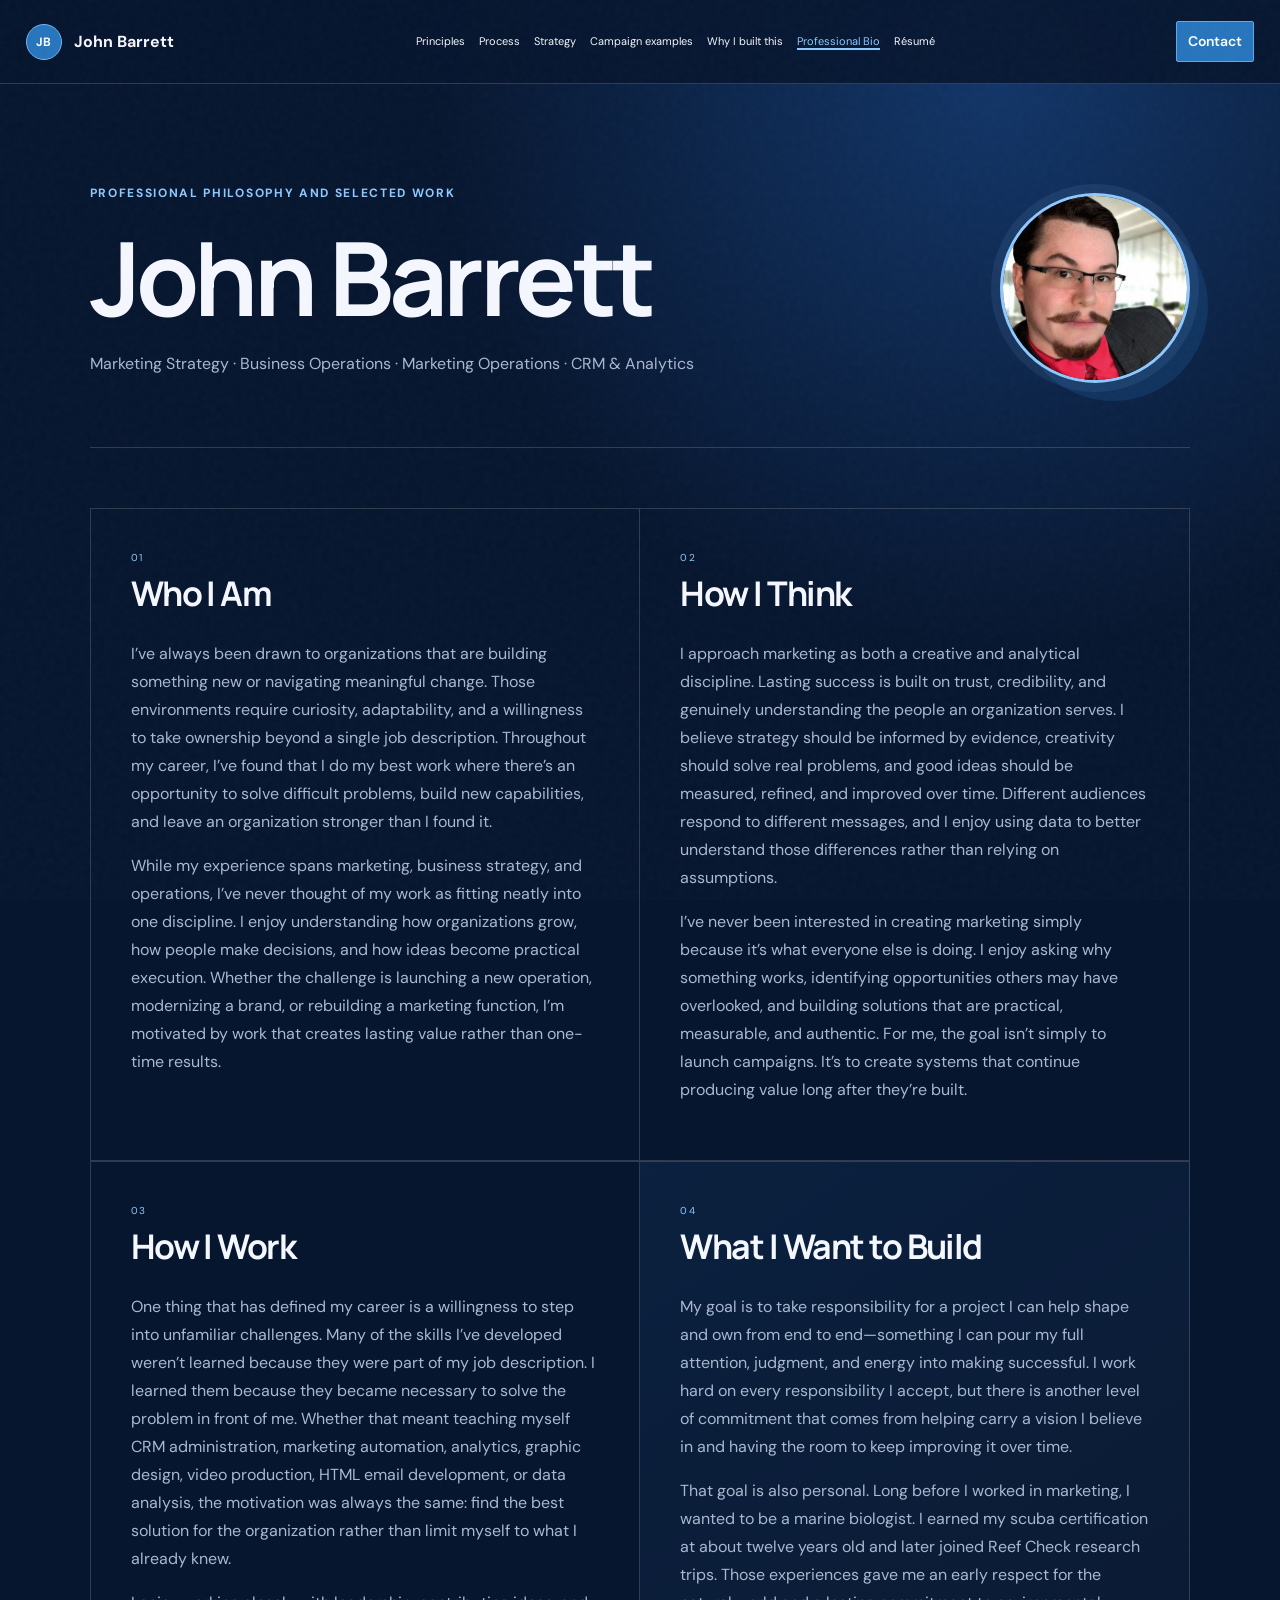
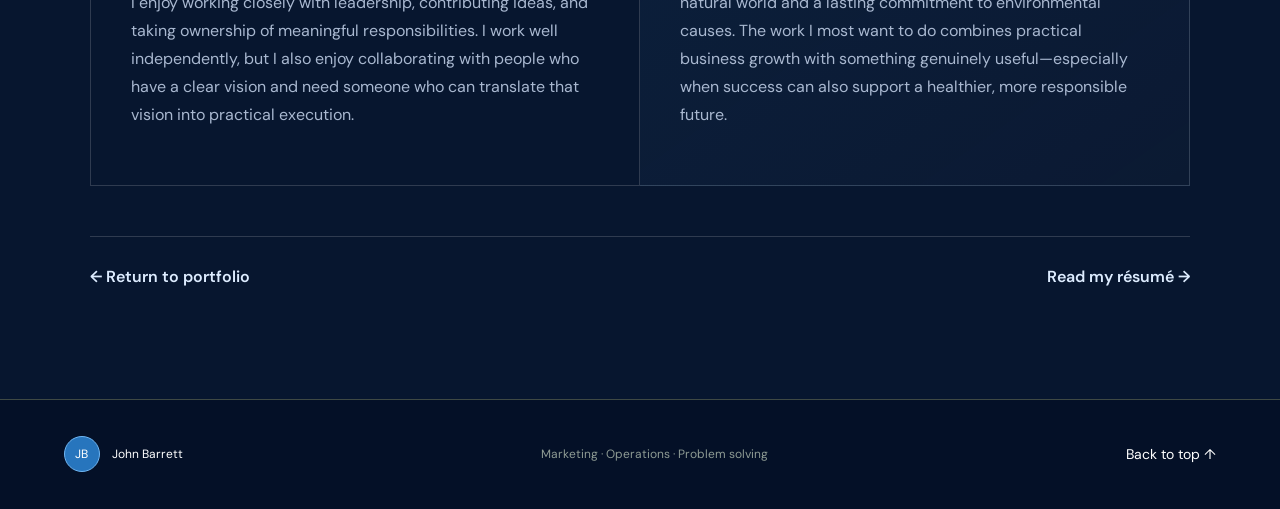
==== commit 8bd2d8af: "Add portrait to professional bio" ====
--- a/bio.html
+++ b/bio.html
@@ -27,10 +27,13 @@
   </header>
 
   <main class="bio-main">
-    <header class="document-hero">
-      <p class="eyebrow">Professional philosophy and selected work</p>
-      <h1>John Barrett</h1>
-      <p>Marketing Strategy · Business Operations · Marketing Operations · CRM &amp; Analytics</p>
+    <header class="document-hero bio-hero-layout">
+      <div>
+        <p class="eyebrow">Professional philosophy and selected work</p>
+        <h1>John Barrett</h1>
+        <p>Marketing Strategy · Business Operations · Marketing Operations · CRM &amp; Analytics</p>
+      </div>
+      <img class="bio-portrait" src="assets/profile/john-barrett-portrait.png" alt="Portrait of John Barrett" />
     </header>
 
     <article class="bio-document">
--- a/styles.css
+++ b/styles.css
@@ -52,6 +52,9 @@
 
 /* Simplified portfolio narrative */
 .signal-card blockquote{font-family:var(--display);font-size:clamp(28px,2.6vw,44px);line-height:1.15;letter-spacing:-.045em;margin:45px 0;color:#f5f7ff}
+.bio-hero-layout{display:grid;grid-template-columns:1fr 190px;gap:60px;align-items:center}.bio-hero-layout>div>p:last-child{color:var(--muted);font-size:16px}.bio-portrait{width:190px;aspect-ratio:1;display:block;object-fit:cover;object-position:center 35%;border-radius:50%;border:3px solid #8ec9ff;box-shadow:0 0 0 9px rgba(142,201,255,.09),18px 18px 0 rgba(39,117,189,.2)}
+@media(max-width:700px){.bio-hero-layout{grid-template-columns:1fr 105px;gap:24px}.bio-portrait{width:105px;border-width:2px;box-shadow:0 0 0 6px rgba(142,201,255,.09),9px 9px 0 rgba(39,117,189,.2)}}
+@media(max-width:460px){.bio-hero-layout{grid-template-columns:1fr}.bio-hero-layout>div{grid-row:2}.bio-portrait{grid-row:1;width:92px;margin-bottom:18px}.bio-hero-layout h1{font-size:50px}}
 .principles-section{padding-top:0;background:#0a1d3b}
 .principles-grid{display:grid;grid-template-columns:repeat(3,1fr);border-top:1px solid var(--line);border-left:1px solid var(--line)}
 .principles-grid article{padding:38px;min-height:300px;border-right:1px solid var(--line);border-bottom:1px solid var(--line);background:rgba(255,255,255,.018)}
@@ -220,7 +223,8 @@
 @media(max-width:1000px){.translation-head,.translation-compare{grid-template-columns:1fr}.translation-arrow{flex-direction:row}.translation-arrow b{transform:rotate(90deg)}.translation-outcome{grid-template-columns:1fr}.translation-outcome>div+div{border-left:0;border-top:1px solid var(--line)}}
 @media(max-width:600px){.translation-outcome>div{grid-template-columns:1fr}.whiteboard-proof>img,.journey-document button{height:240px}}
 
-.contact-invitation{cursor:default;display:inline-flex}
+.contact-invitation{display:inline-flex;text-decoration:none}
+.contact-address{display:block;width:max-content;margin:18px auto 0;color:#cfe6ff;font-weight:600;text-decoration:none;border-bottom:1px solid rgba(207,230,255,.45)}.contact-address:hover{color:#fff;border-color:#fff}
 
 /* Animated email modules */
 .motion-library{margin-top:34px;padding:38px;border:1px solid var(--line);background:#06152d}.motion-library-head{display:grid;grid-template-columns:1fr .65fr;gap:7vw;align-items:end;margin-bottom:30px}.motion-library-head h3{font-size:30px;margin-bottom:0}.motion-library-head>p{color:var(--muted);font-size:13px}.motion-reel{display:grid;grid-template-columns:repeat(4,1fr);gap:12px}.motion-reel figure{margin:0;min-width:0;border:1px solid #355d87;border-radius:13px;overflow:hidden;background:#081b37;transition:transform .25s,border-color .25s,box-shadow .25s}.motion-reel figure:hover{transform:translateY(-6px);border-color:#75b8ff;box-shadow:0 22px 45px rgba(0,0,0,.28)}.motion-reel figure>div{height:180px;overflow:hidden;background:#0a2347}.motion-reel img{width:100%;height:100%;display:block;object-fit:cover;object-position:center;transition:transform .35s}.motion-reel figure:hover img{transform:scale(1.04)}.motion-reel figcaption{padding:18px;min-height:190px}.motion-reel figcaption span{display:block;color:#8ec9ff;font-size:8px;text-transform:uppercase;letter-spacing:.1em}.motion-reel figcaption strong{display:block;font-family:var(--display);font-size:16px;line-height:1.1;margin:18px 0 9px}.motion-reel figcaption p{color:var(--muted);font-size:10px;margin:0}.motion-reel figure:nth-child(1) img{object-fit:cover}.motion-reel figure:nth-child(4) img{object-position:center top}
